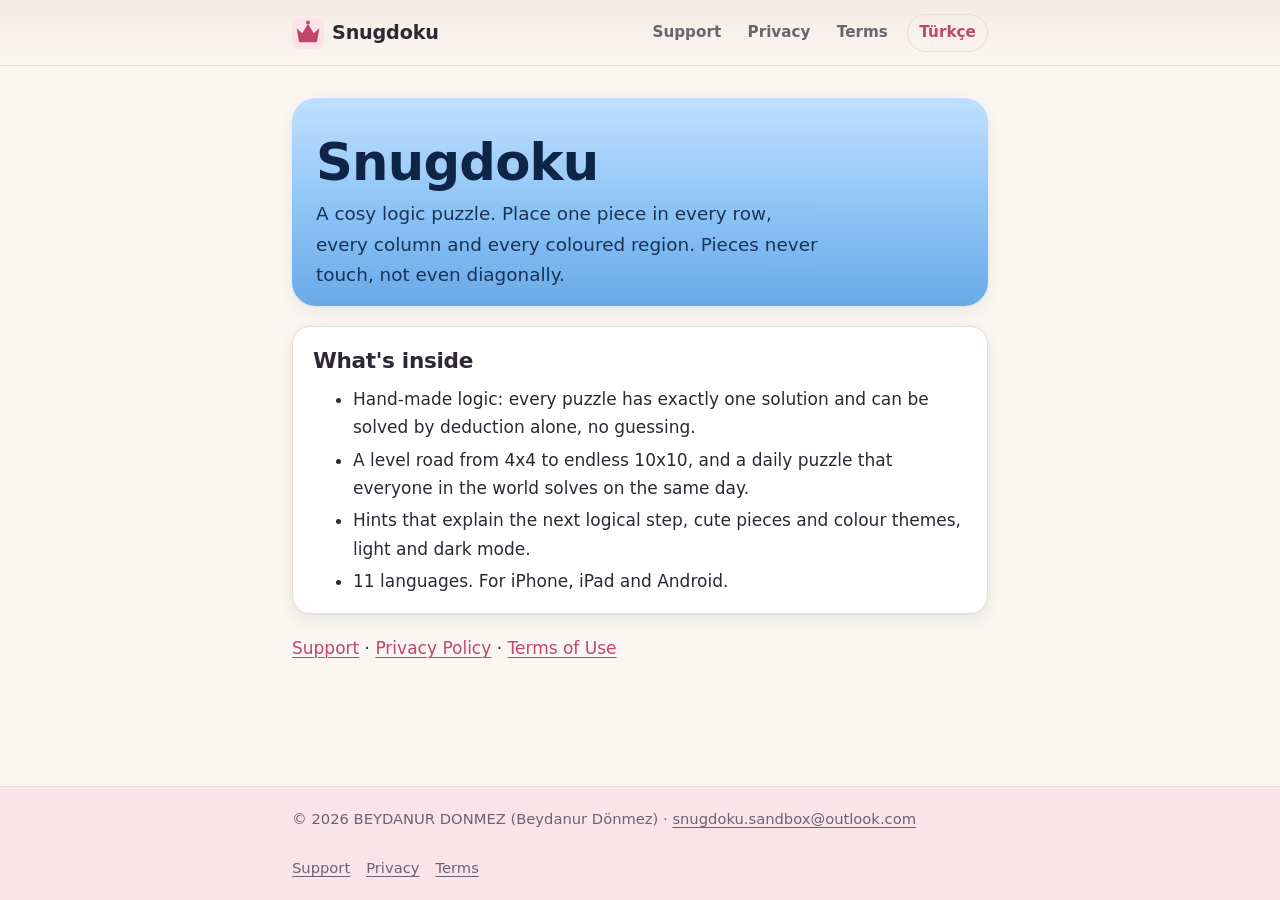
==== index.html @ d743a6ba "site: Snugdoku home, privacy, terms and support (en + tr), effective 17 October 2026 Co-Authored-By:" ====
<!doctype html>
<html lang="en">
<head>
<meta charset="utf-8">
<meta name="viewport" content="width=device-width, initial-scale=1">
<meta http-equiv="Content-Security-Policy" content="default-src 'none'; style-src 'self'; img-src 'self' data:; base-uri 'none'; form-action 'none'">
<meta name="referrer" content="no-referrer">
<meta name="color-scheme" content="light dark">
<title>Snugdoku · a cosy logic puzzle</title>
<meta name="description" content="A cosy logic puzzle: one piece in every row, column and coloured region, and no two pieces touch.">
<link rel="canonical" href="https://beydadonmezz.github.io/snugdoku-site/">
<link rel="alternate" hreflang="en" href="https://beydadonmezz.github.io/snugdoku-site/">
<link rel="alternate" hreflang="tr" href="https://beydadonmezz.github.io/snugdoku-site/tr/">
<link rel="alternate" hreflang="x-default" href="https://beydadonmezz.github.io/snugdoku-site/">
<link rel="icon" href="data:image/svg+xml,%3Csvg%20xmlns=%22http://www.w3.org/2000/svg%22%20viewBox=%220%200%2024%2024%22%20aria-hidden=%22true%22%20focusable=%22false%22%3E%3Crect%20width=%2224%22%20height=%2224%22%20rx=%226%22%20fill=%22%23fbe3ea%22/%3E%3Cpath%20d=%22M3.5%208.5l4.2%203.6L12%205l4.3%207.1%204.2-3.6-1.8%2010.5H5.3z%22%20fill=%22%23c2456c%22/%3E%3Ccircle%20cx=%2212%22%20cy=%224.2%22%20r=%221.5%22%20fill=%22%23c2456c%22/%3E%3C/svg%3E">
<link rel="stylesheet" href="assets/site.css">
</head>
<body>
<a class="skip" href="#main">Skip to content</a>
<header class="site-header">
  <div class="wrap">
    <a class="brand" href="./" aria-label="Snugdoku home"><svg xmlns="http://www.w3.org/2000/svg" viewBox="0 0 24 24" aria-hidden="true" focusable="false"><rect width="24" height="24" rx="6" fill="#fbe3ea"/><path d="M3.5 8.5l4.2 3.6L12 5l4.3 7.1 4.2-3.6-1.8 10.5H5.3z" fill="#c2456c"/><circle cx="12" cy="4.2" r="1.5" fill="#c2456c"/></svg><span>Snugdoku</span></a>
    <nav class="site-nav" aria-label="Main">
      <a href="./support/">Support</a>
      <a href="./privacy/">Privacy</a>
      <a href="./terms/">Terms</a>
      <a class="lang" href="tr/" hreflang="tr" lang="tr" title="Bu sayfanın Türkçesi">Türkçe</a>
    </nav>
  </div>
</header>
<main id="main" class="wrap">

<section class="hero"><h1>Snugdoku</h1>
<p class="lead">A cosy logic puzzle. Place one piece in every row, every column and every coloured region. Pieces never touch, not even diagonally.</p></section>
<div class="card"><h2>What's inside</h2><ul>
<li>Hand-made logic: every puzzle has exactly one solution and can be solved by deduction alone, no guessing.</li>
<li>A level road from 4x4 to endless 10x10, and a daily puzzle that everyone in the world solves on the same day.</li>
<li>Hints that explain the next logical step, cute pieces and colour themes, light and dark mode.</li>
<li>11 languages. For iPhone, iPad and Android.</li></ul></div>
<p><a href="support/">Support</a> · <a href="privacy/">Privacy Policy</a> · <a href="terms/">Terms of Use</a></p>
</main>
<footer class="site-footer">
  <div class="wrap">
    <p>© 2026 BEYDANUR DONMEZ (Beydanur Dönmez) · <a href="mailto:snugdoku.sandbox@outlook.com">snugdoku.sandbox@outlook.com</a></p>
    <nav aria-label="Legal and support">
      <a href="./support/">Support</a>
      <a href="./privacy/">Privacy</a>
      <a href="./terms/">Terms</a>
    </nav>
  </div>
</footer>
</body>
</html>
---- assets/site.css ----
/* Sledpaws site: one shared stylesheet. No web fonts, no external requests. */

:root {
  color-scheme: light dark;
  --bg: #faf6f1;
  --bg-deep: #f3ece4;
  --surface: #ffffff;
  --surface-2: #f3ece4;
  --text: #2d2833;
  --muted: #6b6372;
  --border: #e6ddd3;
  --primary: #c2456c;
  --primary-strong: #a8365a;
  --accent: #c2456c;
  --snow: #fbe3ea;
  --snow-deep: #f9c9d6;
  --pine: #23806a;
  --focus: #f59e0b;
  --shadow: 0 1px 2px rgb(16 60 80 / 0.06), 0 6px 20px rgb(16 60 80 / 0.07);
  --radius: 18px;
  --radius-sm: 10px;
  --wrap: 46rem;
  --font: system-ui, -apple-system, BlinkMacSystemFont, "Segoe UI", Roboto, "Helvetica Neue", Arial,
    "Noto Sans", sans-serif, "Apple Color Emoji", "Segoe UI Emoji";
}

@media (prefers-color-scheme: dark) {
  :root {
    --bg: #17141c;
    --bg-deep: #1d1923;
    --surface: #221e29;
    --surface-2: #2c2734;
    --text: #f4eff7;
    --muted: #a9a0b3;
    --border: #383141;
    --primary: #f28dad;
    --primary-strong: #f7b3c8;
    --accent: #f28dad;
    --snow: #3d2431;
    --snow-deep: #2c2734;
    --pine: #72d1b4;
    --shadow: 0 1px 2px rgb(0 0 0 / 0.3), 0 8px 24px rgb(0 0 0 / 0.25);
  }
}

*,
*::before,
*::after {
  box-sizing: border-box;
}

html {
  -webkit-text-size-adjust: 100%;
  text-size-adjust: 100%;
}

body {
  margin: 0;
  min-height: 100vh;
  display: flex;
  flex-direction: column;
  background: var(--bg);
  color: var(--text);
  font-family: var(--font);
  font-size: 1.0625rem;
  line-height: 1.65;
  overflow-wrap: break-word;
}

.wrap {
  width: 100%;
  max-width: var(--wrap);
  margin-inline: auto;
  padding-inline: 1.25rem;
}

a {
  color: var(--primary);
  text-underline-offset: 0.18em;
  text-decoration-thickness: 0.08em;
}

a:hover {
  color: var(--primary-strong);
}

:focus-visible {
  outline: 3px solid var(--focus);
  outline-offset: 2px;
  border-radius: 4px;
}

.skip {
  position: absolute;
  left: -999px;
  top: 0.5rem;
  z-index: 10;
  padding: 0.5rem 0.9rem;
  background: var(--surface);
  color: var(--text);
  border-radius: var(--radius-sm);
  box-shadow: var(--shadow);
}

.skip:focus {
  left: 0.75rem;
}

/* Header */

.site-header {
  background: linear-gradient(180deg, var(--bg-deep), var(--bg));
  border-bottom: 1px solid var(--border);
}

.site-header .wrap {
  display: flex;
  flex-wrap: wrap;
  align-items: center;
  justify-content: space-between;
  gap: 0.5rem 1rem;
  padding-block: 0.85rem;
}

.brand {
  display: inline-flex;
  align-items: center;
  gap: 0.5rem;
  font-weight: 750;
  font-size: 1.2rem;
  color: var(--text);
  text-decoration: none;
  letter-spacing: -0.01em;
}

.brand svg {
  width: 2rem;
  height: 2rem;
  flex: none;
}

.site-nav {
  display: flex;
  flex-wrap: wrap;
  align-items: center;
  gap: 0.25rem;
}

.site-nav a {
  padding: 0.35rem 0.7rem;
  border-radius: 999px;
  color: var(--muted);
  text-decoration: none;
  font-size: 0.95rem;
  font-weight: 550;
}

.site-nav a:hover {
  color: var(--text);
  background: var(--surface-2);
}

.site-nav a[aria-current="page"] {
  color: var(--text);
  background: var(--surface);
  box-shadow: var(--shadow);
}

.site-nav .lang {
  margin-left: 0.25rem;
  border: 1px solid var(--border);
  color: var(--primary);
}

/* Main content */

main {
  flex: 1;
  padding-block: 2rem 3rem;
}

h1,
h2,
h3 {
  line-height: 1.25;
  letter-spacing: -0.015em;
}

h1 {
  font-size: clamp(1.8rem, 1.3rem + 2.2vw, 2.5rem);
  margin: 0 0 0.4rem;
}

h2 {
  font-size: 1.35rem;
  margin: 2.4rem 0 0.6rem;
  padding-top: 0.2rem;
}

h3 {
  font-size: 1.08rem;
  margin: 1.6rem 0 0.4rem;
}

p,
ul,
ol {
  margin: 0 0 1rem;
}

li + li {
  margin-top: 0.3rem;
}

.meta {
  color: var(--muted);
  font-size: 0.95rem;
  margin-bottom: 1.5rem;
}

.lead {
  font-size: 1.15rem;
  color: var(--muted);
}

.card {
  background: var(--surface);
  border: 1px solid var(--border);
  border-radius: var(--radius);
  padding: 1.1rem 1.25rem;
  box-shadow: var(--shadow);
  margin: 1.25rem 0;
}

.card > :last-child {
  margin-bottom: 0;
}

.card h2:first-child,
.card h3:first-child {
  margin-top: 0;
}

.summary {
  border-left: 5px solid var(--pine);
}

.toc ol {
  columns: 2 14rem;
  column-gap: 2rem;
  padding-left: 1.2rem;
  margin: 0;
}

.toc li {
  break-inside: avoid;
}

.table-scroll {
  overflow-x: auto;
  margin: 1rem 0 1.25rem;
  border: 1px solid var(--border);
  border-radius: var(--radius-sm);
}

table {
  width: 100%;
  min-width: 36rem;
  border-collapse: collapse;
  font-size: 0.95rem;
  background: var(--surface);
}

th,
td {
  text-align: left;
  vertical-align: top;
  padding: 0.6rem 0.75rem;
  border-bottom: 1px solid var(--border);
}

th {
  background: var(--surface-2);
  font-weight: 650;
}

tr:last-child td {
  border-bottom: 0;
}

.path {
  font-weight: 600;
}

.email {
  font-weight: 650;
}

/* FAQ */

details {
  background: var(--surface);
  border: 1px solid var(--border);
  border-radius: var(--radius-sm);
  margin: 0.6rem 0;
  padding: 0 1rem 0 1.75rem;
}

details[open] {
  box-shadow: var(--shadow);
}

summary {
  cursor: pointer;
  font-weight: 650;
  padding: 0.8rem 0;
  list-style-position: outside;
}

details > :not(summary) {
  margin-top: 0;
}

details > :last-child {
  padding-bottom: 0.9rem;
  margin-bottom: 0;
}

/* Home page */

.hero {
  position: relative;
  overflow: hidden;
  border-radius: calc(var(--radius) + 6px);
  padding: 2rem 1.5rem 0;
  background: linear-gradient(180deg, #bfe0ff 0%, #8cc3f5 55%, #6aa9e8 100%);
  color: #0e2547;
  box-shadow: var(--shadow);
}

@media (prefers-color-scheme: dark) {
  .hero {
    background: linear-gradient(180deg, #213e6e 0%, #1a3158 60%, #142646 100%);
    color: #eaf2ff;
  }
}

.hero h1 {
  font-size: clamp(2.2rem, 1.6rem + 3vw, 3.2rem);
  margin-bottom: 0.3rem;
}

.hero .lead {
  color: inherit;
  opacity: 0.9;
  max-width: 32rem;
}

.hero .badge {
  display: inline-block;
  margin: 0.4rem 0 1rem;
  padding: 0.35rem 0.8rem;
  border-radius: 999px;
  background: rgb(255 255 255 / 0.75);
  color: #0e2547;
  font-weight: 650;
  font-size: 0.92rem;
}

.hero svg.scene {
  display: block;
  width: calc(100% + 3rem);
  height: auto;
  margin: 0.5rem -1.5rem 0;
}

.features {
  display: grid;
  grid-template-columns: repeat(auto-fit, minmax(13rem, 1fr));
  gap: 0.9rem;
  padding: 0;
  list-style: none;
  margin: 1.5rem 0;
}

.features li {
  margin: 0;
  background: var(--surface);
  border: 1px solid var(--border);
  border-radius: var(--radius);
  padding: 1rem 1.1rem;
}

.features strong {
  display: block;
  margin-bottom: 0.2rem;
}

.links {
  display: flex;
  flex-wrap: wrap;
  gap: 0.6rem;
  padding: 0;
  list-style: none;
}

.links li {
  margin: 0;
}

.button {
  display: inline-block;
  padding: 0.6rem 1.1rem;
  border-radius: 999px;
  background: var(--primary);
  color: #fff;
  font-weight: 650;
  text-decoration: none;
}

.button:hover {
  background: var(--primary-strong);
  color: #fff;
}

@media (prefers-color-scheme: dark) {
  .button,
  .button:hover {
    color: #04222c;
  }
}

.button.secondary {
  background: var(--surface);
  color: var(--primary);
  border: 1px solid var(--border);
}

/* Footer */

.site-footer {
  border-top: 1px solid var(--border);
  background: var(--snow);
  color: var(--muted);
  font-size: 0.92rem;
}

.site-footer .wrap {
  display: flex;
  flex-wrap: wrap;
  justify-content: space-between;
  gap: 0.5rem 1.25rem;
  padding-block: 1.25rem;
}

.site-footer nav {
  display: flex;
  flex-wrap: wrap;
  gap: 0.25rem 1rem;
}

.site-footer a {
  color: inherit;
}

@media (max-width: 30rem) {
  body {
    font-size: 1rem;
  }

  .site-header .wrap {
    justify-content: center;
  }

  .hero {
    padding-inline: 1.1rem;
  }

  .hero svg.scene {
    width: calc(100% + 2.2rem);
    margin-inline: -1.1rem;
  }
}

@media (prefers-reduced-motion: no-preference) {
  .hero .sled {
    animation: glide 7s ease-in-out infinite alternate;
  }

  .hero .flakes {
    animation: fall 8s linear infinite;
  }
}

@keyframes glide {
  from {
    transform: translateX(-14px);
  }
  to {
    transform: translateX(16px);
  }
}

@keyframes fall {
  from {
    transform: translateY(-20px);
    opacity: 0;
  }
  20% {
    opacity: 0.9;
  }
  to {
    transform: translateY(70px);
    opacity: 0;
  }
}

@media print {
  .site-header nav,
  .skip,
  .hero svg.scene {
    display: none;
  }

  body {
    background: #fff;
    color: #000;
  }
}
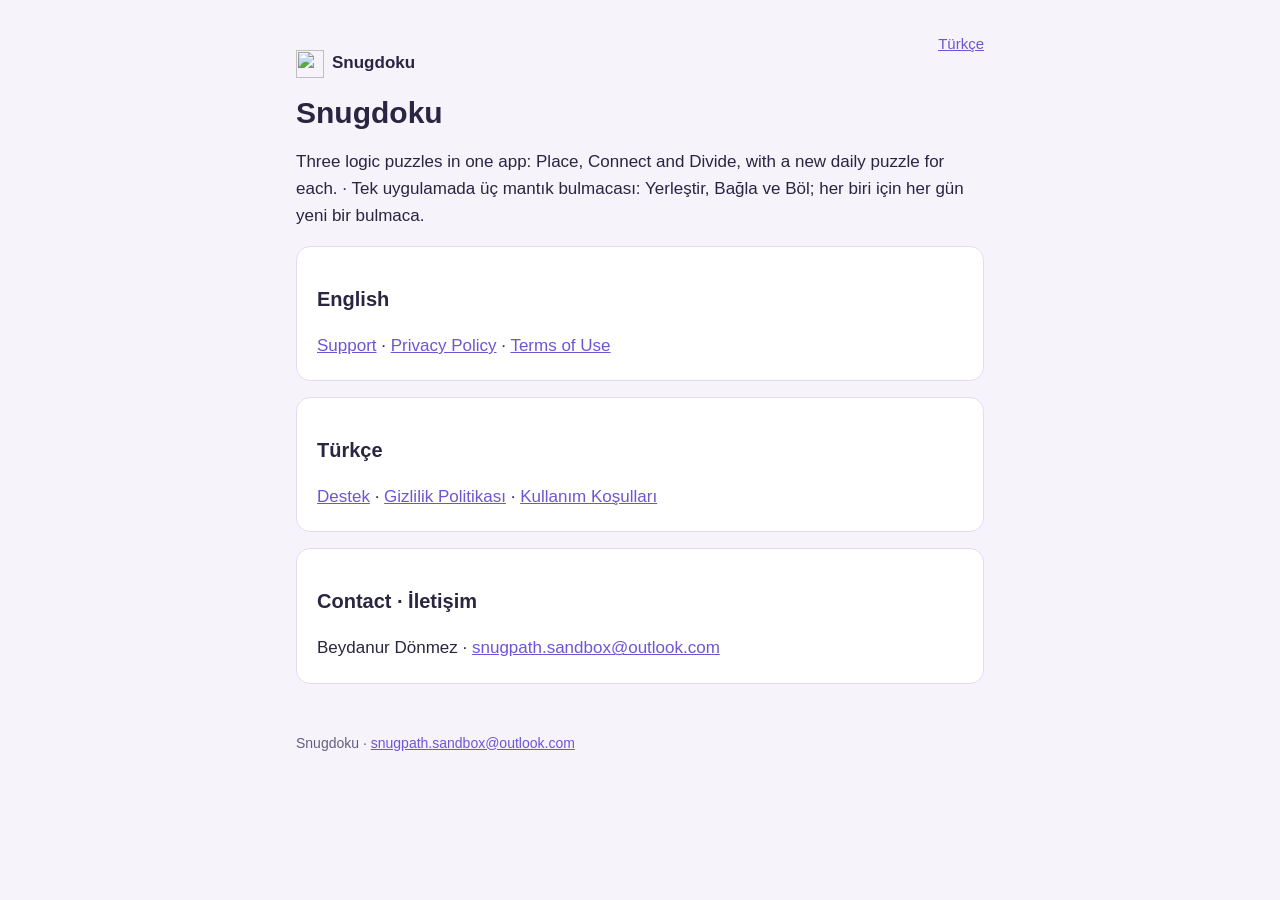
==== commit bee3f435: "Snugdoku legal site for the merged app (Place, Connect, Divide): privacy, terms, support EN + TR fro" ====
--- a/index.html
+++ b/index.html
@@ -1,53 +1,15 @@
-<!doctype html>
-<html lang="en">
-<head>
-<meta charset="utf-8">
-<meta name="viewport" content="width=device-width, initial-scale=1">
-<meta http-equiv="Content-Security-Policy" content="default-src 'none'; style-src 'self'; img-src 'self' data:; base-uri 'none'; form-action 'none'">
-<meta name="referrer" content="no-referrer">
-<meta name="color-scheme" content="light dark">
-<title>Snugdoku · a cosy logic puzzle</title>
-<meta name="description" content="A cosy logic puzzle: one piece in every row, column and coloured region, and no two pieces touch.">
-<link rel="canonical" href="https://beydadonmezz.github.io/snugdoku-site/">
-<link rel="alternate" hreflang="en" href="https://beydadonmezz.github.io/snugdoku-site/">
-<link rel="alternate" hreflang="tr" href="https://beydadonmezz.github.io/snugdoku-site/tr/">
-<link rel="alternate" hreflang="x-default" href="https://beydadonmezz.github.io/snugdoku-site/">
-<link rel="icon" href="data:image/svg+xml,%3Csvg%20xmlns=%22http://www.w3.org/2000/svg%22%20viewBox=%220%200%2024%2024%22%20aria-hidden=%22true%22%20focusable=%22false%22%3E%3Crect%20width=%2224%22%20height=%2224%22%20rx=%226%22%20fill=%22%23fbe3ea%22/%3E%3Cpath%20d=%22M3.5%208.5l4.2%203.6L12%205l4.3%207.1%204.2-3.6-1.8%2010.5H5.3z%22%20fill=%22%23c2456c%22/%3E%3Ccircle%20cx=%2212%22%20cy=%224.2%22%20r=%221.5%22%20fill=%22%23c2456c%22/%3E%3C/svg%3E">
-<link rel="stylesheet" href="assets/site.css">
-</head>
-<body>
-<a class="skip" href="#main">Skip to content</a>
-<header class="site-header">
-  <div class="wrap">
-    <a class="brand" href="./" aria-label="Snugdoku home"><svg xmlns="http://www.w3.org/2000/svg" viewBox="0 0 24 24" aria-hidden="true" focusable="false"><rect width="24" height="24" rx="6" fill="#fbe3ea"/><path d="M3.5 8.5l4.2 3.6L12 5l4.3 7.1 4.2-3.6-1.8 10.5H5.3z" fill="#c2456c"/><circle cx="12" cy="4.2" r="1.5" fill="#c2456c"/></svg><span>Snugdoku</span></a>
-    <nav class="site-nav" aria-label="Main">
-      <a href="./support/">Support</a>
-      <a href="./privacy/">Privacy</a>
-      <a href="./terms/">Terms</a>
-      <a class="lang" href="tr/" hreflang="tr" lang="tr" title="Bu sayfanın Türkçesi">Türkçe</a>
-    </nav>
-  </div>
-</header>
-<main id="main" class="wrap">
-
-<section class="hero"><h1>Snugdoku</h1>
-<p class="lead">A cosy logic puzzle. Place one piece in every row, every column and every coloured region. Pieces never touch, not even diagonally.</p></section>
-<div class="card"><h2>What's inside</h2><ul>
-<li>Hand-made logic: every puzzle has exactly one solution and can be solved by deduction alone, no guessing.</li>
-<li>A level road from 4x4 to endless 10x10, and a daily puzzle that everyone in the world solves on the same day.</li>
-<li>Hints that explain the next logical step, cute pieces and colour themes, light and dark mode.</li>
-<li>11 languages. For iPhone, iPad and Android.</li></ul></div>
-<p><a href="support/">Support</a> · <a href="privacy/">Privacy Policy</a> · <a href="terms/">Terms of Use</a></p>
-</main>
-<footer class="site-footer">
-  <div class="wrap">
-    <p>© 2026 BEYDANUR DONMEZ (Beydanur Dönmez) · <a href="mailto:snugdoku.sandbox@outlook.com">snugdoku.sandbox@outlook.com</a></p>
-    <nav aria-label="Legal and support">
-      <a href="./support/">Support</a>
-      <a href="./privacy/">Privacy</a>
-      <a href="./terms/">Terms</a>
-    </nav>
-  </div>
-</footer>
-</body>
-</html>
+<!doctype html><html lang="en"><head><meta charset="utf-8"><meta name="viewport" content="width=device-width,initial-scale=1">
+<title>Legal · Snugdoku</title><style>:root{--bg:#F6F3FB;--surface:#FFFFFF;--text:#2A2540;--muted:#655E7D;--accent:#6E55D6;--border:#E3DCF0}
+@media (prefers-color-scheme:dark){:root{--bg:#14121B;--surface:#1E1B28;--text:#F1EDFA;--muted:#ABA4C2;--accent:#B6A6FF;--border:#332E45}}
+*{box-sizing:border-box}body{margin:0;background:var(--bg);color:var(--text);font:17px/1.6 -apple-system,BlinkMacSystemFont,"Segoe UI",Roboto,sans-serif}
+main{max-width:720px;margin:0 auto;padding:32px 16px 64px}h1{font-size:30px;line-height:1.2;margin:8px 0}h2{font-size:20px;margin:32px 0 8px}
+a{color:var(--accent)}.meta{color:var(--muted);font-size:15px}.lang{float:right;font-size:15px}.card{background:var(--surface);border:1px solid var(--border);border-radius:14px;padding:4px 20px;margin:16px 0}
+ul{padding-left:22px}li{margin:4px 0}.logo{width:28px;height:28px;vertical-align:middle;margin-right:8px}
+footer{margin-top:48px;color:var(--muted);font-size:14px}</style></head><body><main>
+<a class="lang" href="/snugdoku-site/tr/">Türkçe</a>
+<p><a href="/snugdoku-site/" style="color:inherit;text-decoration:none"><img class="logo" src="/snugdoku-site/assets/icon.png" alt="" width="28" height="28"><strong>Snugdoku</strong></a></p>
+<h1>Snugdoku</h1><p>Three logic puzzles in one app: Place, Connect and Divide, with a new daily puzzle for each. · Tek uygulamada üç mantık bulmacası: Yerleştir, Bağla ve Böl; her biri için her gün yeni bir bulmaca.</p>
+<div class="card"><h2>English</h2><p><a href="/snugdoku-site/support/">Support</a> · <a href="/snugdoku-site/privacy/">Privacy Policy</a> · <a href="/snugdoku-site/terms/">Terms of Use</a></p></div>
+<div class="card"><h2>Türkçe</h2><p><a href="/snugdoku-site/tr/support/">Destek</a> · <a href="/snugdoku-site/tr/privacy/">Gizlilik Politikası</a> · <a href="/snugdoku-site/tr/terms/">Kullanım Koşulları</a></p></div>
+<div class="card"><h2>Contact · İletişim</h2><p>Beydanur Dönmez · <a href="mailto:snugpath.sandbox@outlook.com">snugpath.sandbox@outlook.com</a></p></div>
+<footer>Snugdoku · <a href="mailto:snugpath.sandbox@outlook.com">snugpath.sandbox@outlook.com</a></footer></main></body></html>
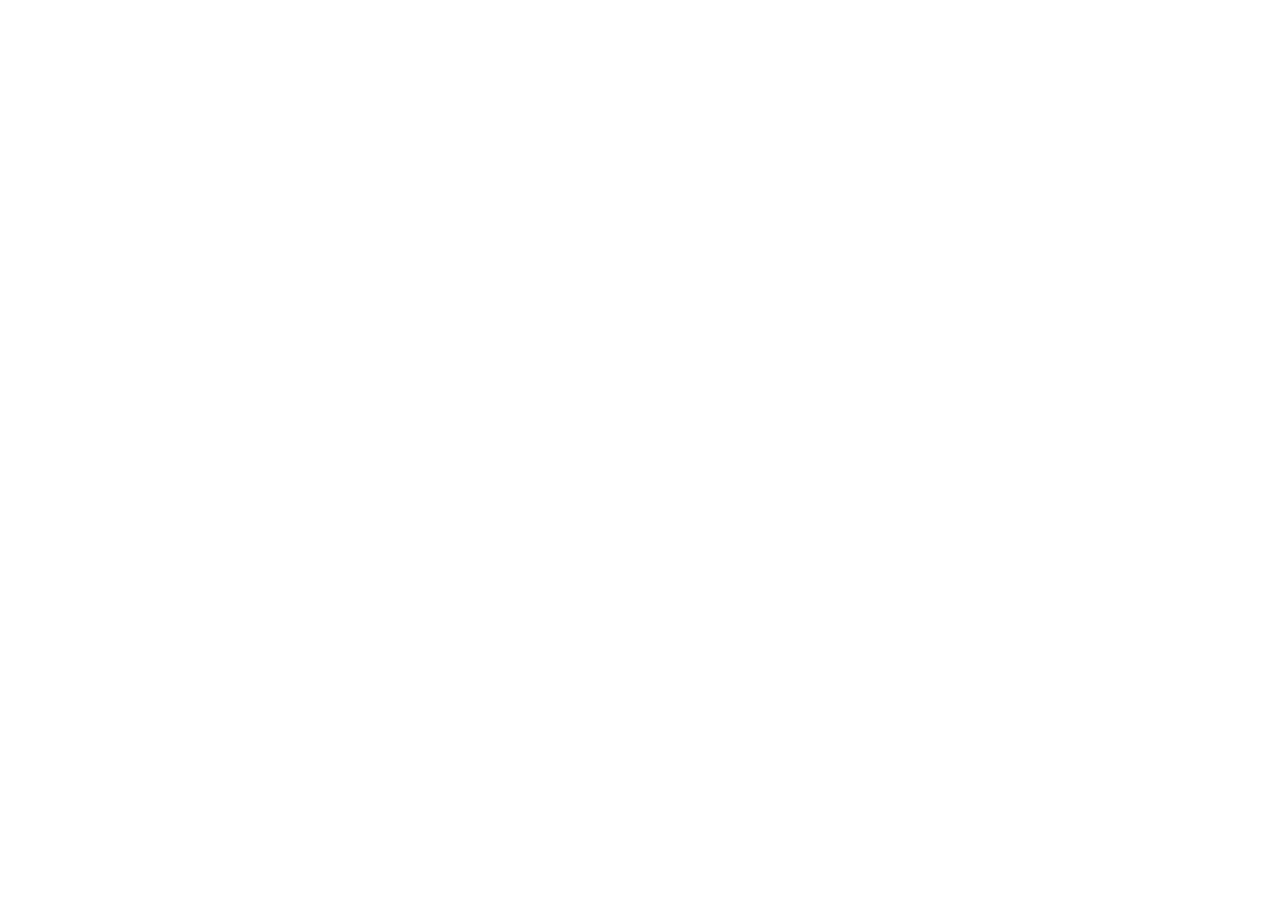
==== commit 4cc6970d: "Redirect shell: every page (and 404) redirects to its new home on beydadonmezz.github.io/snugdoku/ (" ====
--- a/index.html
+++ b/index.html
@@ -1,15 +1,5 @@
-<!doctype html><html lang="en"><head><meta charset="utf-8"><meta name="viewport" content="width=device-width,initial-scale=1">
-<title>Legal · Snugdoku</title><style>:root{--bg:#F6F3FB;--surface:#FFFFFF;--text:#2A2540;--muted:#655E7D;--accent:#6E55D6;--border:#E3DCF0}
-@media (prefers-color-scheme:dark){:root{--bg:#14121B;--surface:#1E1B28;--text:#F1EDFA;--muted:#ABA4C2;--accent:#B6A6FF;--border:#332E45}}
-*{box-sizing:border-box}body{margin:0;background:var(--bg);color:var(--text);font:17px/1.6 -apple-system,BlinkMacSystemFont,"Segoe UI",Roboto,sans-serif}
-main{max-width:720px;margin:0 auto;padding:32px 16px 64px}h1{font-size:30px;line-height:1.2;margin:8px 0}h2{font-size:20px;margin:32px 0 8px}
-a{color:var(--accent)}.meta{color:var(--muted);font-size:15px}.lang{float:right;font-size:15px}.card{background:var(--surface);border:1px solid var(--border);border-radius:14px;padding:4px 20px;margin:16px 0}
-ul{padding-left:22px}li{margin:4px 0}.logo{width:28px;height:28px;vertical-align:middle;margin-right:8px}
-footer{margin-top:48px;color:var(--muted);font-size:14px}</style></head><body><main>
-<a class="lang" href="/snugdoku-site/tr/">Türkçe</a>
-<p><a href="/snugdoku-site/" style="color:inherit;text-decoration:none"><img class="logo" src="/snugdoku-site/assets/icon.png" alt="" width="28" height="28"><strong>Snugdoku</strong></a></p>
-<h1>Snugdoku</h1><p>Three logic puzzles in one app: Place, Connect and Divide, with a new daily puzzle for each. · Tek uygulamada üç mantık bulmacası: Yerleştir, Bağla ve Böl; her biri için her gün yeni bir bulmaca.</p>
-<div class="card"><h2>English</h2><p><a href="/snugdoku-site/support/">Support</a> · <a href="/snugdoku-site/privacy/">Privacy Policy</a> · <a href="/snugdoku-site/terms/">Terms of Use</a></p></div>
-<div class="card"><h2>Türkçe</h2><p><a href="/snugdoku-site/tr/support/">Destek</a> · <a href="/snugdoku-site/tr/privacy/">Gizlilik Politikası</a> · <a href="/snugdoku-site/tr/terms/">Kullanım Koşulları</a></p></div>
-<div class="card"><h2>Contact · İletişim</h2><p>Beydanur Dönmez · <a href="mailto:snugpath.sandbox@outlook.com">snugpath.sandbox@outlook.com</a></p></div>
-<footer>Snugdoku · <a href="mailto:snugpath.sandbox@outlook.com">snugpath.sandbox@outlook.com</a></footer></main></body></html>+<!doctype html><html lang="en"><head><meta charset="utf-8">
+<meta name="viewport" content="width=device-width,initial-scale=1"><meta name="robots" content="noindex">
+<title>Snugdoku</title><link rel="canonical" href="https://beydadonmezz.github.io/snugdoku/"><meta http-equiv="refresh" content="0; url=https://beydadonmezz.github.io/snugdoku/">
+<script>location.replace('https://beydadonmezz.github.io/snugdoku/' + location.hash)</script></head>
+<body><p>This page has moved to <a href="https://beydadonmezz.github.io/snugdoku/">https://beydadonmezz.github.io/snugdoku/</a>.</p></body></html>
